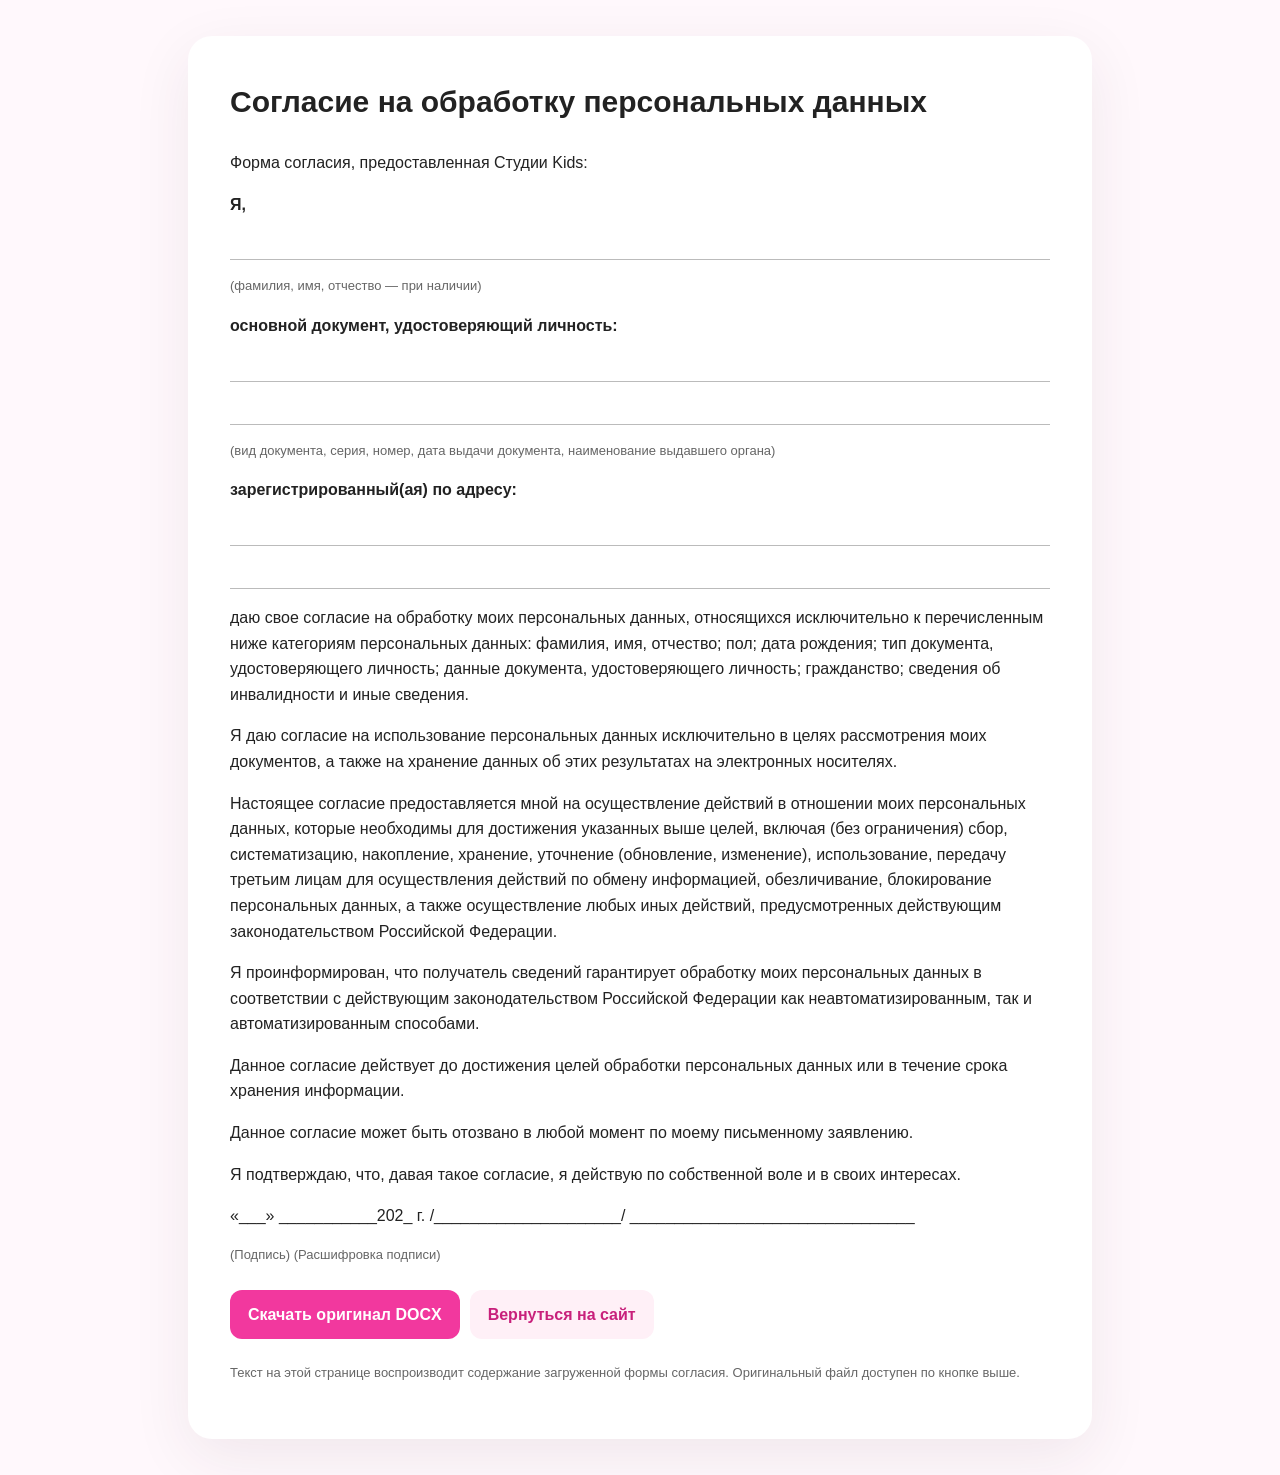
==== consent.html @ 43588ed4 "Add web version of personal data consent" ====
<!doctype html><html lang="ru"><head><meta charset="utf-8"><meta name="viewport" content="width=device-width,initial-scale=1"><title>Согласие на обработку персональных данных — Студия Kids</title><style>body{margin:0;background:#fff8fc;color:#222;font:16px/1.6 Arial,sans-serif}.page{width:min(820px,calc(100% - 32px));margin:36px auto;background:#fff;padding:42px;border-radius:24px;box-shadow:0 18px 60px rgba(70,40,55,.08)}h1{font-size:30px;margin:0 0 24px}.line{border-bottom:1px solid #bbb;height:26px;margin:5px 0 16px}.actions{display:flex;gap:10px;flex-wrap:wrap;margin:24px 0}.btn{display:inline-block;padding:12px 18px;border-radius:12px;background:#f2389e;color:#fff;text-decoration:none;font-weight:700}.btn.alt{background:#fff0f7;color:#c8207b}.note{color:#666;font-size:13px}@media(max-width:600px){.page{padding:24px;margin:16px auto}h1{font-size:24px}}</style></head><body><main class="page"><h1>Согласие на обработку персональных данных</h1><p>Форма согласия, предоставленная Студии Kids:</p><p><b>Я,</b></p><div class="line"></div><p class="note">(фамилия, имя, отчество — при наличии)</p><p><b>основной документ, удостоверяющий личность:</b></p><div class="line"></div><div class="line"></div><p class="note">(вид документа, серия, номер, дата выдачи документа, наименование выдавшего органа)</p><p><b>зарегистрированный(ая) по адресу:</b></p><div class="line"></div><div class="line"></div><p>даю свое согласие на обработку моих персональных данных, относящихся исключительно к перечисленным ниже категориям персональных данных: фамилия, имя, отчество; пол; дата рождения; тип документа, удостоверяющего личность; данные документа, удостоверяющего личность; гражданство; сведения об инвалидности и иные сведения.</p><p>Я даю согласие на использование персональных данных исключительно в целях рассмотрения моих документов, а также на хранение данных об этих результатах на электронных носителях.</p><p>Настоящее согласие предоставляется мной на осуществление действий в отношении моих персональных данных, которые необходимы для достижения указанных выше целей, включая (без ограничения) сбор, систематизацию, накопление, хранение, уточнение (обновление, изменение), использование, передачу третьим лицам для осуществления действий по обмену информацией, обезличивание, блокирование персональных данных, а также осуществление любых иных действий, предусмотренных действующим законодательством Российской Федерации.</p><p>Я проинформирован, что получатель сведений гарантирует обработку моих персональных данных в соответствии с действующим законодательством Российской Федерации как неавтоматизированным, так и автоматизированным способами.</p><p>Данное согласие действует до достижения целей обработки персональных данных или в течение срока хранения информации.</p><p>Данное согласие может быть отозвано в любой момент по моему письменному заявлению.</p><p>Я подтверждаю, что, давая такое согласие, я действую по собственной воле и в своих интересах.</p><p>«___» ___________202_ г. /_____________________/ ________________________________</p><p class="note">(Подпись) (Расшифровка подписи)</p><div class="actions"><a class="btn" href="docs/Soglasie-na-obrabotku-personalnyh-dannyh.docx" download>Скачать оригинал DOCX</a><a class="btn alt" href="./">Вернуться на сайт</a></div><p class="note">Текст на этой странице воспроизводит содержание загруженной формы согласия. Оригинальный файл доступен по кнопке выше.</p></main></body></html>
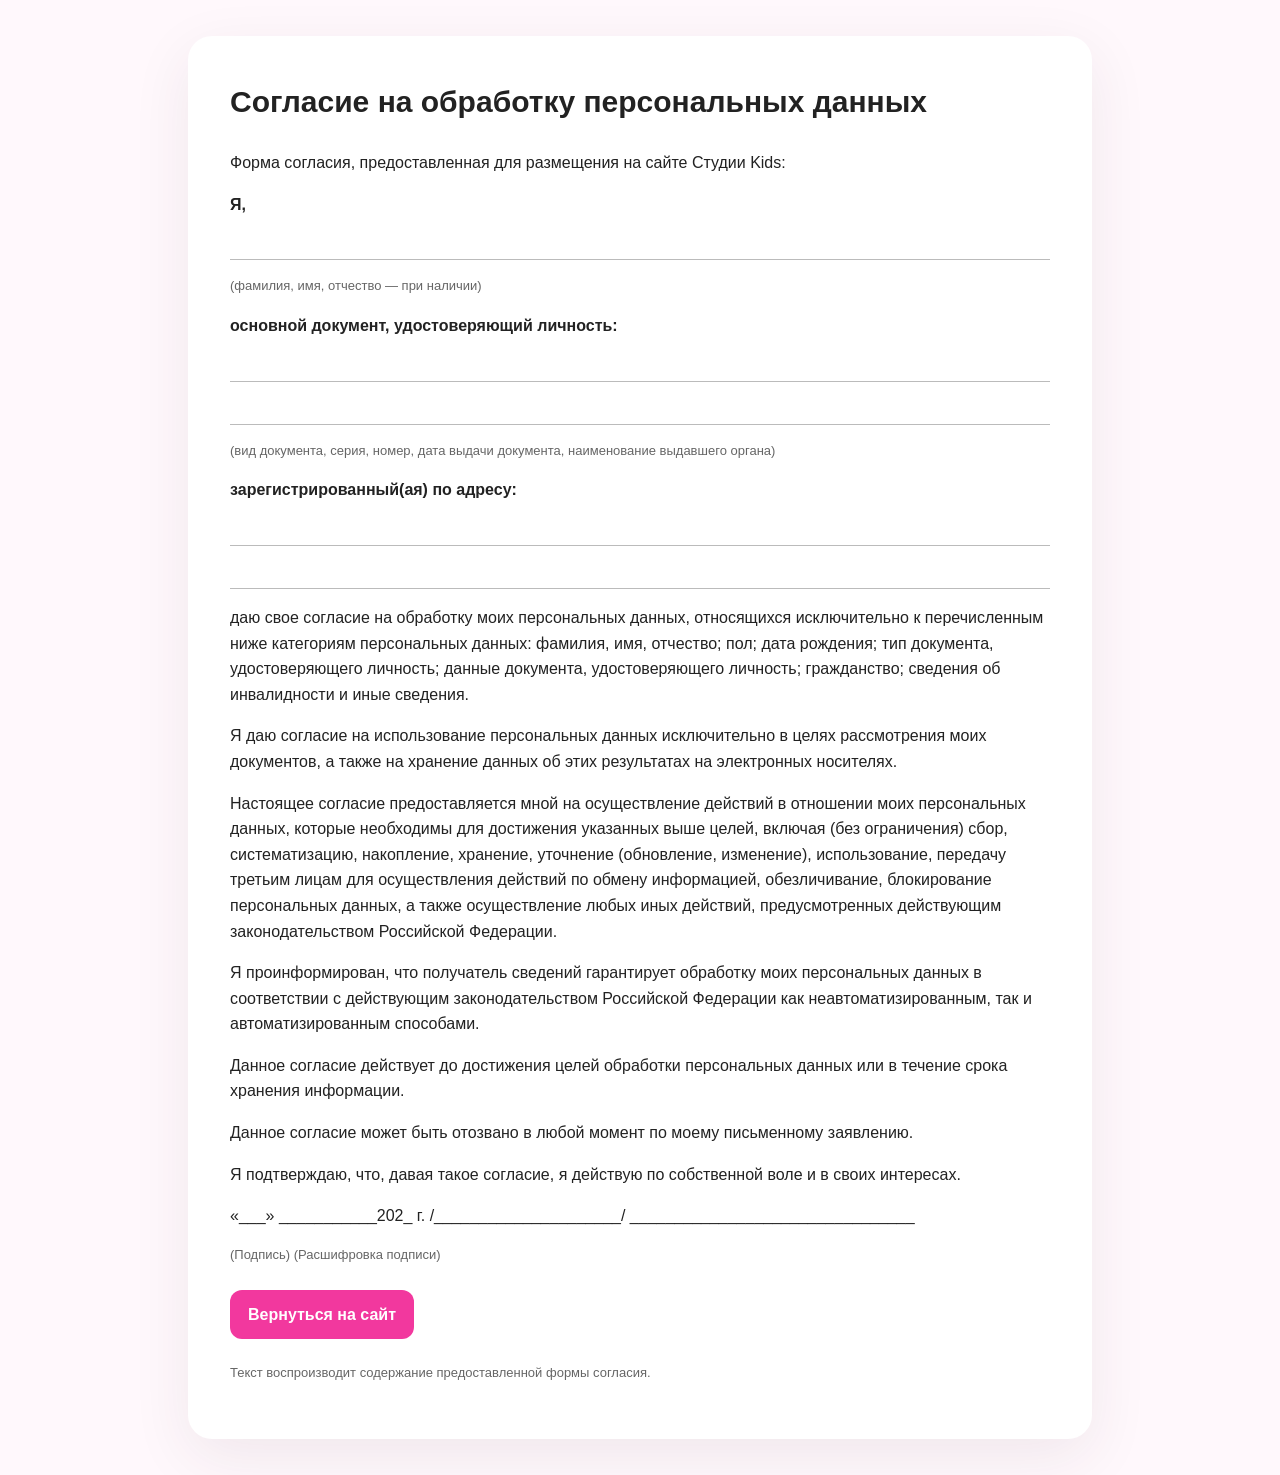
==== commit 2d8aba12: "Publish provided personal-data consent as a web page" ====
--- a/consent.html
+++ b/consent.html
@@ -1 +1 @@
-<!doctype html><html lang="ru"><head><meta charset="utf-8"><meta name="viewport" content="width=device-width,initial-scale=1"><title>Согласие на обработку персональных данных — Студия Kids</title><style>body{margin:0;background:#fff8fc;color:#222;font:16px/1.6 Arial,sans-serif}.page{width:min(820px,calc(100% - 32px));margin:36px auto;background:#fff;padding:42px;border-radius:24px;box-shadow:0 18px 60px rgba(70,40,55,.08)}h1{font-size:30px;margin:0 0 24px}.line{border-bottom:1px solid #bbb;height:26px;margin:5px 0 16px}.actions{display:flex;gap:10px;flex-wrap:wrap;margin:24px 0}.btn{display:inline-block;padding:12px 18px;border-radius:12px;background:#f2389e;color:#fff;text-decoration:none;font-weight:700}.btn.alt{background:#fff0f7;color:#c8207b}.note{color:#666;font-size:13px}@media(max-width:600px){.page{padding:24px;margin:16px auto}h1{font-size:24px}}</style></head><body><main class="page"><h1>Согласие на обработку персональных данных</h1><p>Форма согласия, предоставленная Студии Kids:</p><p><b>Я,</b></p><div class="line"></div><p class="note">(фамилия, имя, отчество — при наличии)</p><p><b>основной документ, удостоверяющий личность:</b></p><div class="line"></div><div class="line"></div><p class="note">(вид документа, серия, номер, дата выдачи документа, наименование выдавшего органа)</p><p><b>зарегистрированный(ая) по адресу:</b></p><div class="line"></div><div class="line"></div><p>даю свое согласие на обработку моих персональных данных, относящихся исключительно к перечисленным ниже категориям персональных данных: фамилия, имя, отчество; пол; дата рождения; тип документа, удостоверяющего личность; данные документа, удостоверяющего личность; гражданство; сведения об инвалидности и иные сведения.</p><p>Я даю согласие на использование персональных данных исключительно в целях рассмотрения моих документов, а также на хранение данных об этих результатах на электронных носителях.</p><p>Настоящее согласие предоставляется мной на осуществление действий в отношении моих персональных данных, которые необходимы для достижения указанных выше целей, включая (без ограничения) сбор, систематизацию, накопление, хранение, уточнение (обновление, изменение), использование, передачу третьим лицам для осуществления действий по обмену информацией, обезличивание, блокирование персональных данных, а также осуществление любых иных действий, предусмотренных действующим законодательством Российской Федерации.</p><p>Я проинформирован, что получатель сведений гарантирует обработку моих персональных данных в соответствии с действующим законодательством Российской Федерации как неавтоматизированным, так и автоматизированным способами.</p><p>Данное согласие действует до достижения целей обработки персональных данных или в течение срока хранения информации.</p><p>Данное согласие может быть отозвано в любой момент по моему письменному заявлению.</p><p>Я подтверждаю, что, давая такое согласие, я действую по собственной воле и в своих интересах.</p><p>«___» ___________202_ г. /_____________________/ ________________________________</p><p class="note">(Подпись) (Расшифровка подписи)</p><div class="actions"><a class="btn" href="docs/Soglasie-na-obrabotku-personalnyh-dannyh.docx" download>Скачать оригинал DOCX</a><a class="btn alt" href="./">Вернуться на сайт</a></div><p class="note">Текст на этой странице воспроизводит содержание загруженной формы согласия. Оригинальный файл доступен по кнопке выше.</p></main></body></html>+<!doctype html><html lang="ru"><head><meta charset="utf-8"><meta name="viewport" content="width=device-width,initial-scale=1"><meta name="theme-color" content="#f2389e"><title>Согласие на обработку персональных данных — Студия Kids</title><style>body{margin:0;background:#fff8fc;color:#222;font:16px/1.6 Arial,sans-serif}.page{width:min(820px,calc(100% - 32px));margin:36px auto;background:#fff;padding:42px;border-radius:24px;box-shadow:0 18px 60px rgba(70,40,55,.08)}h1{font-size:30px;margin:0 0 24px}.line{border-bottom:1px solid #bbb;height:26px;margin:5px 0 16px}.actions{display:flex;gap:10px;flex-wrap:wrap;margin:24px 0}.btn{display:inline-block;padding:12px 18px;border-radius:12px;background:#f2389e;color:#fff;text-decoration:none;font-weight:700}.note{color:#666;font-size:13px}@media(max-width:600px){.page{padding:24px;margin:16px auto}h1{font-size:24px}}</style></head><body><main class="page"><h1>Согласие на обработку персональных данных</h1><p>Форма согласия, предоставленная для размещения на сайте Студии Kids:</p><p><b>Я,</b></p><div class="line"></div><p class="note">(фамилия, имя, отчество — при наличии)</p><p><b>основной документ, удостоверяющий личность:</b></p><div class="line"></div><div class="line"></div><p class="note">(вид документа, серия, номер, дата выдачи документа, наименование выдавшего органа)</p><p><b>зарегистрированный(ая) по адресу:</b></p><div class="line"></div><div class="line"></div><p>даю свое согласие на обработку моих персональных данных, относящихся исключительно к перечисленным ниже категориям персональных данных: фамилия, имя, отчество; пол; дата рождения; тип документа, удостоверяющего личность; данные документа, удостоверяющего личность; гражданство; сведения об инвалидности и иные сведения.</p><p>Я даю согласие на использование персональных данных исключительно в целях рассмотрения моих документов, а также на хранение данных об этих результатах на электронных носителях.</p><p>Настоящее согласие предоставляется мной на осуществление действий в отношении моих персональных данных, которые необходимы для достижения указанных выше целей, включая (без ограничения) сбор, систематизацию, накопление, хранение, уточнение (обновление, изменение), использование, передачу третьим лицам для осуществления действий по обмену информацией, обезличивание, блокирование персональных данных, а также осуществление любых иных действий, предусмотренных действующим законодательством Российской Федерации.</p><p>Я проинформирован, что получатель сведений гарантирует обработку моих персональных данных в соответствии с действующим законодательством Российской Федерации как неавтоматизированным, так и автоматизированным способами.</p><p>Данное согласие действует до достижения целей обработки персональных данных или в течение срока хранения информации.</p><p>Данное согласие может быть отозвано в любой момент по моему письменному заявлению.</p><p>Я подтверждаю, что, давая такое согласие, я действую по собственной воле и в своих интересах.</p><p>«___» ___________202_ г. /_____________________/ ________________________________</p><p class="note">(Подпись) (Расшифровка подписи)</p><div class="actions"><a class="btn" href="./">Вернуться на сайт</a></div><p class="note">Текст воспроизводит содержание предоставленной формы согласия.</p></main></body></html>
